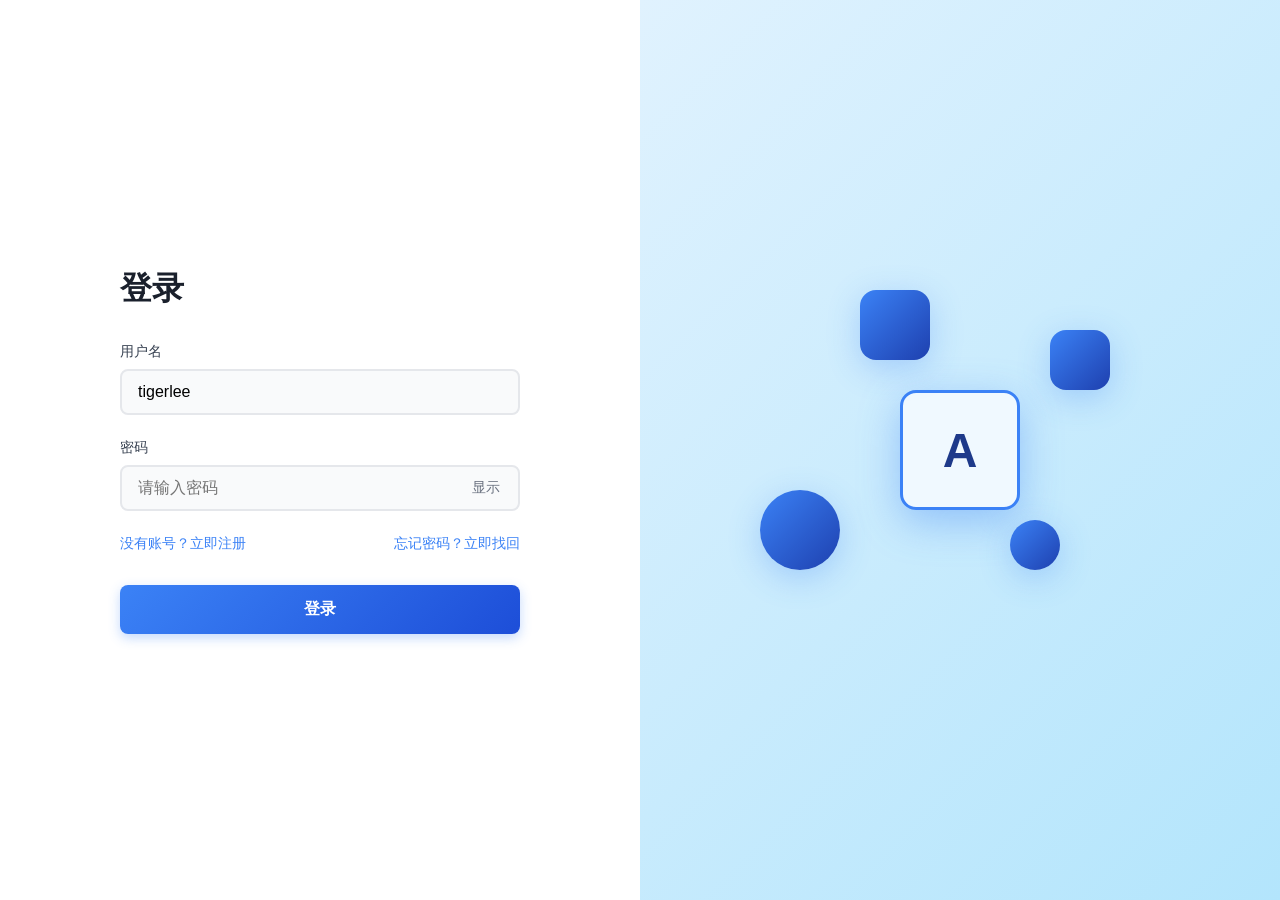
==== index.html @ 46cabb13 "Initialized repository for project spirngRAG Co-authored-by: null <10459480+yhyjob@users.noreply.git" ====
<!DOCTYPE html>
<html lang="zh-CN">
<head>
    <meta charset="UTF-8">
    <meta name="viewport" content="width=device-width, initial-scale=1.0">
    <title>登录 - AI智能平台</title>
    <script src="https://code.jquery.com/jquery-3.7.1.min.js"></script>
    <style>
        * {
            margin: 0;
            padding: 0;
            box-sizing: border-box;
        }

        body {
            font-family: -apple-system, BlinkMacSystemFont, 'Segoe UI', 'PingFang SC', 'Hiragino Sans GB', 'Microsoft YaHei', sans-serif;
            height: 100vh;
            display: flex;
            background: linear-gradient(135deg, #667eea 0%, #764ba2 100%);
        }

        .login-container {
            display: flex;
            width: 100%;
            height: 100vh;
            box-shadow: 0 20px 40px rgba(0, 0, 0, 0.1);
        }

        /* Left side - Login Form */
        .login-form-section {
            flex: 1;
            display: flex;
            align-items: center;
            justify-content: center;
            background: #ffffff;
            padding: 2rem;
        }

        .login-form {
            width: 100%;
            max-width: 400px;
        }

        .login-title {
            font-size: 2rem;
            font-weight: 600;
            color: #1a202c;
            margin-bottom: 2rem;
            text-align: left;
        }

        .form-group {
            margin-bottom: 1.5rem;
        }

        .form-label {
            display: block;
            font-size: 0.875rem;
            font-weight: 500;
            color: #374151;
            margin-bottom: 0.5rem;
        }

        .form-input {
            width: 100%;
            padding: 0.75rem 1rem;
            border: 2px solid #e5e7eb;
            border-radius: 0.5rem;
            font-size: 1rem;
            transition: all 0.2s ease;
            background: #f9fafb;
        }

        .form-input:focus {
            outline: none;
            border-color: #3b82f6;
            background: #ffffff;
            box-shadow: 0 0 0 3px rgba(59, 130, 246, 0.1);
        }

        .password-container {
            position: relative;
        }

        .password-toggle {
            position: absolute;
            right: 1rem;
            top: 50%;
            transform: translateY(-50%);
            background: none;
            border: none;
            color: #6b7280;
            cursor: pointer;
            font-size: 0.875rem;
            padding: 0.25rem;
        }

        .password-toggle:hover {
            color: #3b82f6;
        }

        .form-links {
            display: flex;
            justify-content: space-between;
            margin-bottom: 2rem;
            font-size: 0.875rem;
        }

        .form-link {
            color: #3b82f6;
            text-decoration: none;
            transition: color 0.2s ease;
        }

        .form-link:hover {
            color: #1d4ed8;
            text-decoration: underline;
        }

        .login-button {
            width: 100%;
            padding: 0.875rem 1.5rem;
            background: linear-gradient(135deg, #3b82f6 0%, #1d4ed8 100%);
            color: white;
            border: none;
            border-radius: 0.5rem;
            font-size: 1rem;
            font-weight: 600;
            cursor: pointer;
            transition: all 0.2s ease;
            box-shadow: 0 4px 12px rgba(59, 130, 246, 0.3);
        }

        .login-button:hover {
            transform: translateY(-1px);
            box-shadow: 0 6px 16px rgba(59, 130, 246, 0.4);
        }

        .login-button:active {
            transform: translateY(0);
        }

        /* Right side - 3D AI Illustration */
        .illustration-section {
            flex: 1;
            display: flex;
            align-items: center;
            justify-content: center;
            background: linear-gradient(135deg, #e0f2fe 0%, #b3e5fc 100%);
            padding: 2rem;
            position: relative;
            overflow: hidden;
        }

        .ai-illustration {
            width: 100%;
            max-width: 500px;
            height: 400px;
            position: relative;
            display: flex;
            align-items: center;
            justify-content: center;
        }

        /* 3D Elements */
        .floating-element {
            position: absolute;
            border-radius: 1rem;
            background: linear-gradient(135deg, #3b82f6, #1e40af);
            box-shadow: 0 8px 32px rgba(59, 130, 246, 0.3);
            animation: float 6s ease-in-out infinite;
        }

        .ai-cube {
            width: 120px !important;
            height: 120px !important;
            background: #f0f9ff !important;
            border: 3px solid #3b82f6 !important;
            border-radius: 1rem !important;
            display: flex !important;
            align-items: center !important;
            justify-content: center !important;
            font-size: 3rem !important;
            color: #1e3a8a !important;
            font-weight: bold !important;
            text-shadow: none !important;
            box-shadow: 0 12px 40px rgba(59, 130, 246, 0.4) !important;
            animation: rotate 8s linear infinite !important;
        }

        .data-element {
            width: 60px;
            height: 60px;
            top: 20%;
            right: 20%;
            animation-delay: -2s;
        }

        .search-element {
            width: 80px;
            height: 80px;
            top: 60%;
            left: 10%;
            animation-delay: -4s;
            border-radius: 50%;
        }

        .database-element {
            width: 70px;
            height: 70px;
            top: 10%;
            left: 30%;
            animation-delay: -1s;
        }

        .network-element {
            width: 50px;
            height: 50px;
            bottom: 20%;
            right: 30%;
            animation-delay: -3s;
            border-radius: 50%;
        }

        @keyframes float {
            0%, 100% { transform: translateY(0px) rotate(0deg); }
            50% { transform: translateY(-20px) rotate(5deg); }
        }

        @keyframes rotate {
            0% { transform: rotateY(0deg); }
            100% { transform: rotateY(360deg); }
        }

        /* Responsive Design */
        @media (max-width: 768px) {
            .login-container {
                flex-direction: column;
            }
            
            .illustration-section {
                display: none;
            }
            
            .login-form-section {
                padding: 1rem;
            }
        }
    </style>
</head>
<body>
    <div class="login-container">
        <!-- Left side - Login Form -->
        <div class="login-form-section">
            <div class="login-form">
                <h1 class="login-title">登录</h1>
                
                <form id="loginForm">
                    <div class="form-group">
                        <label class="form-label" for="username">用户名</label>
                        <input 
                            type="text" 
                            id="username" 
                            class="form-input" 
                            value="tigerlee"
                            placeholder="请输入用户名"
                        >
                    </div>
                    
                    <div class="form-group">
                        <label class="form-label" for="password">密码</label>
                        <div class="password-container">
                            <input 
                                type="password" 
                                id="password" 
                                class="form-input" 
                                placeholder="请输入密码"
                            >
                            <button type="button" class="password-toggle" id="togglePassword">
                                显示
                            </button>
                        </div>
                    </div>
                    
                    <div class="form-links">
                        <a href="#" class="form-link">没有账号？立即注册</a>
                        <a href="#" class="form-link">忘记密码？立即找回</a>
                    </div>
                    
                    <button type="submit" class="login-button">
                        登录
                    </button>
                </form>
            </div>
        </div>

        <!-- Right side - 3D AI Illustration -->
        <div class="illustration-section">
            <div class="ai-illustration">
                <div class="ai-cube">A</div>
                <div class="floating-element data-element"></div>
                <div class="floating-element search-element"></div>
                <div class="floating-element database-element"></div>
                <div class="floating-element network-element"></div>
            </div>
        </div>
    </div>

    <script>
        $(document).ready(function() {
            // Password toggle functionality
            $('#togglePassword').click(function() {
                const passwordField = $('#password');
                const toggleButton = $(this);
                
                if (passwordField.attr('type') === 'password') {
                    passwordField.attr('type', 'text');
                    toggleButton.text('隐藏');
                } else {
                    passwordField.attr('type', 'password');
                    toggleButton.text('显示');
                }
            });

            // Form submission
            $('#loginForm').submit(function(e) {
                e.preventDefault();
                
                const username = $('#username').val();
                const password = $('#password').val();
                
                if (!username || !password) {
                    alert('请填写完整的登录信息');
                    return;
                }
                
                // Simulate login process
                $('.login-button').text('登录中...');
                $('.login-button').prop('disabled', true);
                
                setTimeout(function() {
                    alert('登录成功！欢迎 ' + username);
                    $('.login-button').text('登录');
                    $('.login-button').prop('disabled', false);
                }, 1500);
            });

            // Input focus effects
            $('.form-input').focus(function() {
                $(this).parent().addClass('focused');
            });

            $('.form-input').blur(function() {
                $(this).parent().removeClass('focused');
            });
        });
    </script>
</body>
</html>
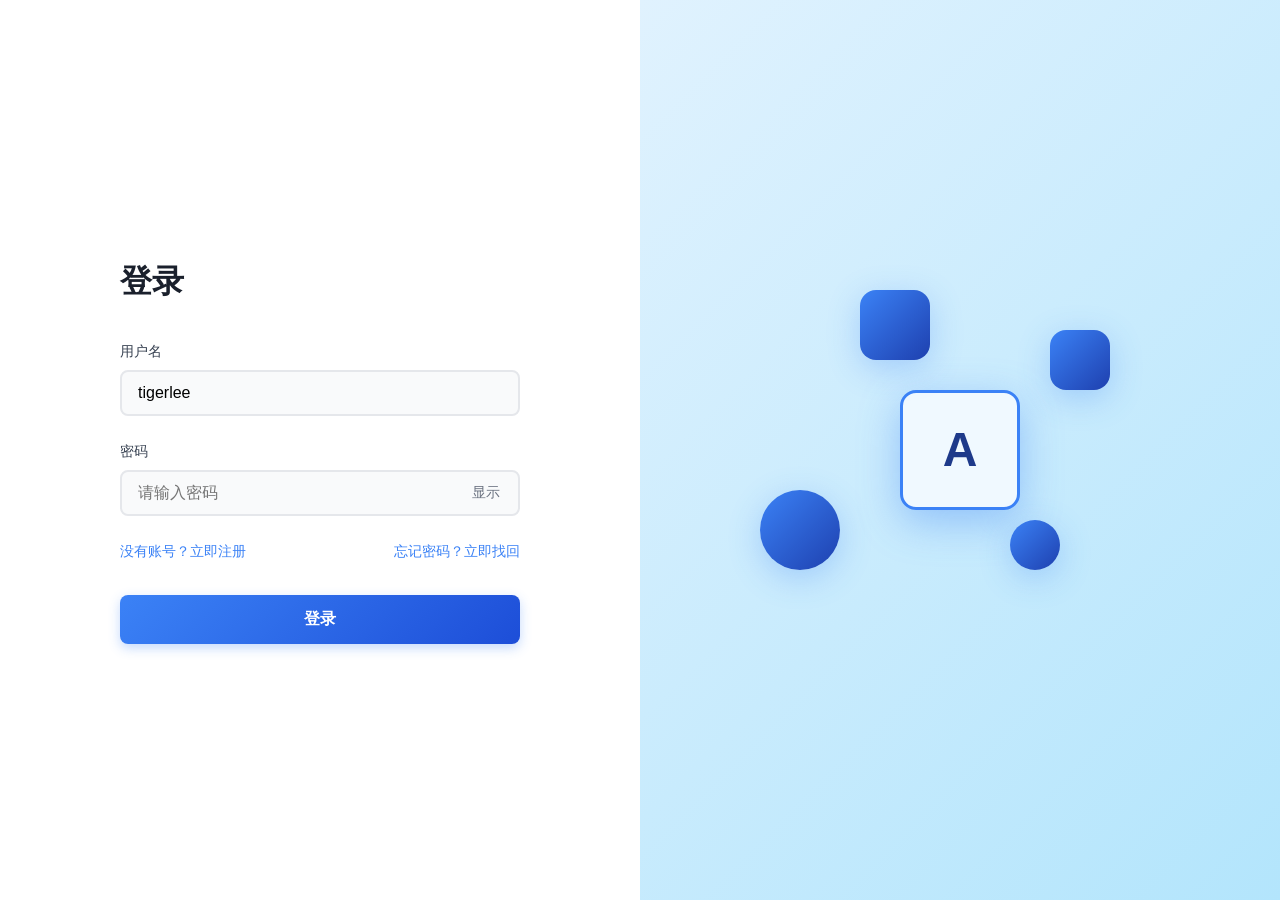
==== commit 8e1c25ff: "refactor: reorganize CSS structure for better maintainability Extract common styles to global.css an" ====
--- a/index.html
+++ b/index.html
@@ -4,249 +4,10 @@
     <meta charset="UTF-8">
     <meta name="viewport" content="width=device-width, initial-scale=1.0">
     <title>登录 - AI智能平台</title>
+    <!-- 引入分离的CSS文件 -->
+    <link rel="stylesheet" href="assets/global.css">
+    <link rel="stylesheet" href="assets/login.css">
     <script src="https://code.jquery.com/jquery-3.7.1.min.js"></script>
-    <style>
-        * {
-            margin: 0;
-            padding: 0;
-            box-sizing: border-box;
-        }
-
-        body {
-            font-family: -apple-system, BlinkMacSystemFont, 'Segoe UI', 'PingFang SC', 'Hiragino Sans GB', 'Microsoft YaHei', sans-serif;
-            height: 100vh;
-            display: flex;
-            background: linear-gradient(135deg, #667eea 0%, #764ba2 100%);
-        }
-
-        .login-container {
-            display: flex;
-            width: 100%;
-            height: 100vh;
-            box-shadow: 0 20px 40px rgba(0, 0, 0, 0.1);
-        }
-
-        /* Left side - Login Form */
-        .login-form-section {
-            flex: 1;
-            display: flex;
-            align-items: center;
-            justify-content: center;
-            background: #ffffff;
-            padding: 2rem;
-        }
-
-        .login-form {
-            width: 100%;
-            max-width: 400px;
-        }
-
-        .login-title {
-            font-size: 2rem;
-            font-weight: 600;
-            color: #1a202c;
-            margin-bottom: 2rem;
-            text-align: left;
-        }
-
-        .form-group {
-            margin-bottom: 1.5rem;
-        }
-
-        .form-label {
-            display: block;
-            font-size: 0.875rem;
-            font-weight: 500;
-            color: #374151;
-            margin-bottom: 0.5rem;
-        }
-
-        .form-input {
-            width: 100%;
-            padding: 0.75rem 1rem;
-            border: 2px solid #e5e7eb;
-            border-radius: 0.5rem;
-            font-size: 1rem;
-            transition: all 0.2s ease;
-            background: #f9fafb;
-        }
-
-        .form-input:focus {
-            outline: none;
-            border-color: #3b82f6;
-            background: #ffffff;
-            box-shadow: 0 0 0 3px rgba(59, 130, 246, 0.1);
-        }
-
-        .password-container {
-            position: relative;
-        }
-
-        .password-toggle {
-            position: absolute;
-            right: 1rem;
-            top: 50%;
-            transform: translateY(-50%);
-            background: none;
-            border: none;
-            color: #6b7280;
-            cursor: pointer;
-            font-size: 0.875rem;
-            padding: 0.25rem;
-        }
-
-        .password-toggle:hover {
-            color: #3b82f6;
-        }
-
-        .form-links {
-            display: flex;
-            justify-content: space-between;
-            margin-bottom: 2rem;
-            font-size: 0.875rem;
-        }
-
-        .form-link {
-            color: #3b82f6;
-            text-decoration: none;
-            transition: color 0.2s ease;
-        }
-
-        .form-link:hover {
-            color: #1d4ed8;
-            text-decoration: underline;
-        }
-
-        .login-button {
-            width: 100%;
-            padding: 0.875rem 1.5rem;
-            background: linear-gradient(135deg, #3b82f6 0%, #1d4ed8 100%);
-            color: white;
-            border: none;
-            border-radius: 0.5rem;
-            font-size: 1rem;
-            font-weight: 600;
-            cursor: pointer;
-            transition: all 0.2s ease;
-            box-shadow: 0 4px 12px rgba(59, 130, 246, 0.3);
-        }
-
-        .login-button:hover {
-            transform: translateY(-1px);
-            box-shadow: 0 6px 16px rgba(59, 130, 246, 0.4);
-        }
-
-        .login-button:active {
-            transform: translateY(0);
-        }
-
-        /* Right side - 3D AI Illustration */
-        .illustration-section {
-            flex: 1;
-            display: flex;
-            align-items: center;
-            justify-content: center;
-            background: linear-gradient(135deg, #e0f2fe 0%, #b3e5fc 100%);
-            padding: 2rem;
-            position: relative;
-            overflow: hidden;
-        }
-
-        .ai-illustration {
-            width: 100%;
-            max-width: 500px;
-            height: 400px;
-            position: relative;
-            display: flex;
-            align-items: center;
-            justify-content: center;
-        }
-
-        /* 3D Elements */
-        .floating-element {
-            position: absolute;
-            border-radius: 1rem;
-            background: linear-gradient(135deg, #3b82f6, #1e40af);
-            box-shadow: 0 8px 32px rgba(59, 130, 246, 0.3);
-            animation: float 6s ease-in-out infinite;
-        }
-
-        .ai-cube {
-            width: 120px !important;
-            height: 120px !important;
-            background: #f0f9ff !important;
-            border: 3px solid #3b82f6 !important;
-            border-radius: 1rem !important;
-            display: flex !important;
-            align-items: center !important;
-            justify-content: center !important;
-            font-size: 3rem !important;
-            color: #1e3a8a !important;
-            font-weight: bold !important;
-            text-shadow: none !important;
-            box-shadow: 0 12px 40px rgba(59, 130, 246, 0.4) !important;
-            animation: rotate 8s linear infinite !important;
-        }
-
-        .data-element {
-            width: 60px;
-            height: 60px;
-            top: 20%;
-            right: 20%;
-            animation-delay: -2s;
-        }
-
-        .search-element {
-            width: 80px;
-            height: 80px;
-            top: 60%;
-            left: 10%;
-            animation-delay: -4s;
-            border-radius: 50%;
-        }
-
-        .database-element {
-            width: 70px;
-            height: 70px;
-            top: 10%;
-            left: 30%;
-            animation-delay: -1s;
-        }
-
-        .network-element {
-            width: 50px;
-            height: 50px;
-            bottom: 20%;
-            right: 30%;
-            animation-delay: -3s;
-            border-radius: 50%;
-        }
-
-        @keyframes float {
-            0%, 100% { transform: translateY(0px) rotate(0deg); }
-            50% { transform: translateY(-20px) rotate(5deg); }
-        }
-
-        @keyframes rotate {
-            0% { transform: rotateY(0deg); }
-            100% { transform: rotateY(360deg); }
-        }
-
-        /* Responsive Design */
-        @media (max-width: 768px) {
-            .login-container {
-                flex-direction: column;
-            }
-            
-            .illustration-section {
-                display: none;
-            }
-            
-            .login-form-section {
-                padding: 1rem;
-            }
-        }
-    </style>
 </head>
 <body>
     <div class="login-container">
@@ -283,11 +44,12 @@
                     </div>
                     
                     <div class="form-links">
-                        <a href="#" class="form-link">没有账号？立即注册</a>
-                        <a href="#" class="form-link">忘记密码？立即找回</a>
+                        <a href="#" class="link">没有账号？立即注册</a>
+                        <a href="#" class="link">忘记密码？立即找回</a>
                     </div>
                     
-                    <button type="submit" class="login-button">
+                    <!-- 使用通用按钮样式类 -->
+                    <button type="submit" class="btn btn-primary login-button">
                         登录
                     </button>
                 </form>
--- a/assets/global.css
+++ b/assets/global.css
@@ -0,0 +1,120 @@
+/* 全局重置样式 */
+* {
+  margin: 0;
+  padding: 0;
+  box-sizing: border-box;
+}
+
+/* 全局字体和基础样式 */
+body {
+  font-family: -apple-system, BlinkMacSystemFont, "Segoe UI", "PingFang SC", "Hiragino Sans GB", "Microsoft YaHei",
+    sans-serif;
+  line-height: 1.6;
+  color: #333;
+}
+
+/* 通用表单样式 */
+.form-group {
+  margin-bottom: 1.5rem;
+}
+
+.form-label {
+  display: block;
+  font-size: 0.875rem;
+  font-weight: 500;
+  color: #374151;
+  margin-bottom: 0.5rem;
+}
+
+.form-input {
+  width: 100%;
+  padding: 0.75rem 1rem;
+  border: 2px solid #e5e7eb;
+  border-radius: 0.5rem;
+  font-size: 1rem;
+  transition: all 0.2s ease;
+  background: #f9fafb;
+}
+
+.form-input:focus {
+  outline: none;
+  border-color: #3b82f6;
+  background: #ffffff;
+  box-shadow: 0 0 0 3px rgba(59, 130, 246, 0.1);
+}
+
+/* 通用按钮样式 */
+.btn {
+  padding: 0.875rem 1.5rem;
+  border: none;
+  border-radius: 0.5rem;
+  font-size: 1rem;
+  font-weight: 600;
+  cursor: pointer;
+  transition: all 0.2s ease;
+  text-decoration: none;
+  display: inline-block;
+  text-align: center;
+}
+
+.btn-primary {
+  background: linear-gradient(135deg, #3b82f6 0%, #1d4ed8 100%);
+  color: white;
+  box-shadow: 0 4px 12px rgba(59, 130, 246, 0.3);
+}
+
+.btn-primary:hover {
+  transform: translateY(-1px);
+  box-shadow: 0 6px 16px rgba(59, 130, 246, 0.4);
+}
+
+.btn-primary:active {
+  transform: translateY(0);
+}
+
+/* 通用链接样式 */
+.link {
+  color: #3b82f6;
+  text-decoration: none;
+  transition: color 0.2s ease;
+}
+
+.link:hover {
+  color: #1d4ed8;
+  text-decoration: underline;
+}
+
+/* 通用容器样式 */
+.container {
+  width: 100%;
+  max-width: 1200px;
+  margin: 0 auto;
+  padding: 0 1rem;
+}
+
+/* 通用动画 */
+@keyframes float {
+  0%,
+  100% {
+    transform: translateY(0px) rotate(0deg);
+  }
+  50% {
+    transform: translateY(-20px) rotate(5deg);
+  }
+}
+
+@keyframes rotate {
+  0% {
+    transform: rotateY(0deg);
+  }
+  100% {
+    transform: rotateY(360deg);
+  }
+}
+
+/* 响应式断点 */
+@media (max-width: 768px) {
+  .container {
+    padding: 0 0.5rem;
+  }
+}
--- a/assets/login.css
+++ b/assets/login.css
@@ -0,0 +1,167 @@
+/* 登录页面专用样式 */
+body {
+  height: 100vh;
+  display: flex;
+  background: linear-gradient(135deg, #667eea 0%, #764ba2 100%);
+}
+
+.login-container {
+  display: flex;
+  width: 100%;
+  height: 100vh;
+  box-shadow: 0 20px 40px rgba(0, 0, 0, 0.1);
+}
+
+/* 左侧登录表单区域 */
+.login-form-section {
+  flex: 1;
+  display: flex;
+  align-items: center;
+  justify-content: center;
+  background: #ffffff;
+  padding: 2rem;
+}
+
+.login-form {
+  width: 100%;
+  max-width: 400px;
+}
+
+.login-title {
+  font-size: 2rem;
+  font-weight: 600;
+  color: #1a202c;
+  margin-bottom: 2rem;
+  text-align: left;
+}
+
+/* 密码输入框特殊样式 */
+.password-container {
+  position: relative;
+}
+
+.password-toggle {
+  position: absolute;
+  right: 1rem;
+  top: 50%;
+  transform: translateY(-50%);
+  background: none;
+  border: none;
+  color: #6b7280;
+  cursor: pointer;
+  font-size: 0.875rem;
+  padding: 0.25rem;
+}
+
+.password-toggle:hover {
+  color: #3b82f6;
+}
+
+/* 表单链接区域 */
+.form-links {
+  display: flex;
+  justify-content: space-between;
+  margin-bottom: 2rem;
+  font-size: 0.875rem;
+}
+
+.login-button {
+  width: 100%;
+}
+
+/* 右侧插图区域 */
+.illustration-section {
+  flex: 1;
+  display: flex;
+  align-items: center;
+  justify-content: center;
+  background: linear-gradient(135deg, #e0f2fe 0%, #b3e5fc 100%);
+  padding: 2rem;
+  position: relative;
+  overflow: hidden;
+}
+
+.ai-illustration {
+  width: 100%;
+  max-width: 500px;
+  height: 400px;
+  position: relative;
+  display: flex;
+  align-items: center;
+  justify-content: center;
+}
+
+/* 3D元素样式 */
+.floating-element {
+  position: absolute;
+  border-radius: 1rem;
+  background: linear-gradient(135deg, #3b82f6, #1e40af);
+  box-shadow: 0 8px 32px rgba(59, 130, 246, 0.3);
+  animation: float 6s ease-in-out infinite;
+}
+
+.ai-cube {
+  width: 120px !important;
+  height: 120px !important;
+  background: #f0f9ff !important;
+  border: 3px solid #3b82f6 !important;
+  border-radius: 1rem !important;
+  display: flex !important;
+  align-items: center !important;
+  justify-content: center !important;
+  font-size: 3rem !important;
+  color: #1e3a8a !important;
+  font-weight: bold !important;
+  text-shadow: none !important;
+  box-shadow: 0 12px 40px rgba(59, 130, 246, 0.4) !important;
+  animation: rotate 8s linear infinite !important;
+}
+
+.data-element {
+  width: 60px;
+  height: 60px;
+  top: 20%;
+  right: 20%;
+  animation-delay: -2s;
+}
+
+.search-element {
+  width: 80px;
+  height: 80px;
+  top: 60%;
+  left: 10%;
+  animation-delay: -4s;
+  border-radius: 50%;
+}
+
+.database-element {
+  width: 70px;
+  height: 70px;
+  top: 10%;
+  left: 30%;
+  animation-delay: -1s;
+}
+
+.network-element {
+  width: 50px;
+  height: 50px;
+  bottom: 20%;
+  right: 30%;
+  animation-delay: -3s;
+  border-radius: 50%;
+}
+
+/* 登录页面响应式设计 */
+@media (max-width: 768px) {
+  .login-container {
+    flex-direction: column;
+  }
+
+  .illustration-section {
+    display: none;
+  }
+
+  .login-form-section {
+    padding: 1rem;
+  }
+}
